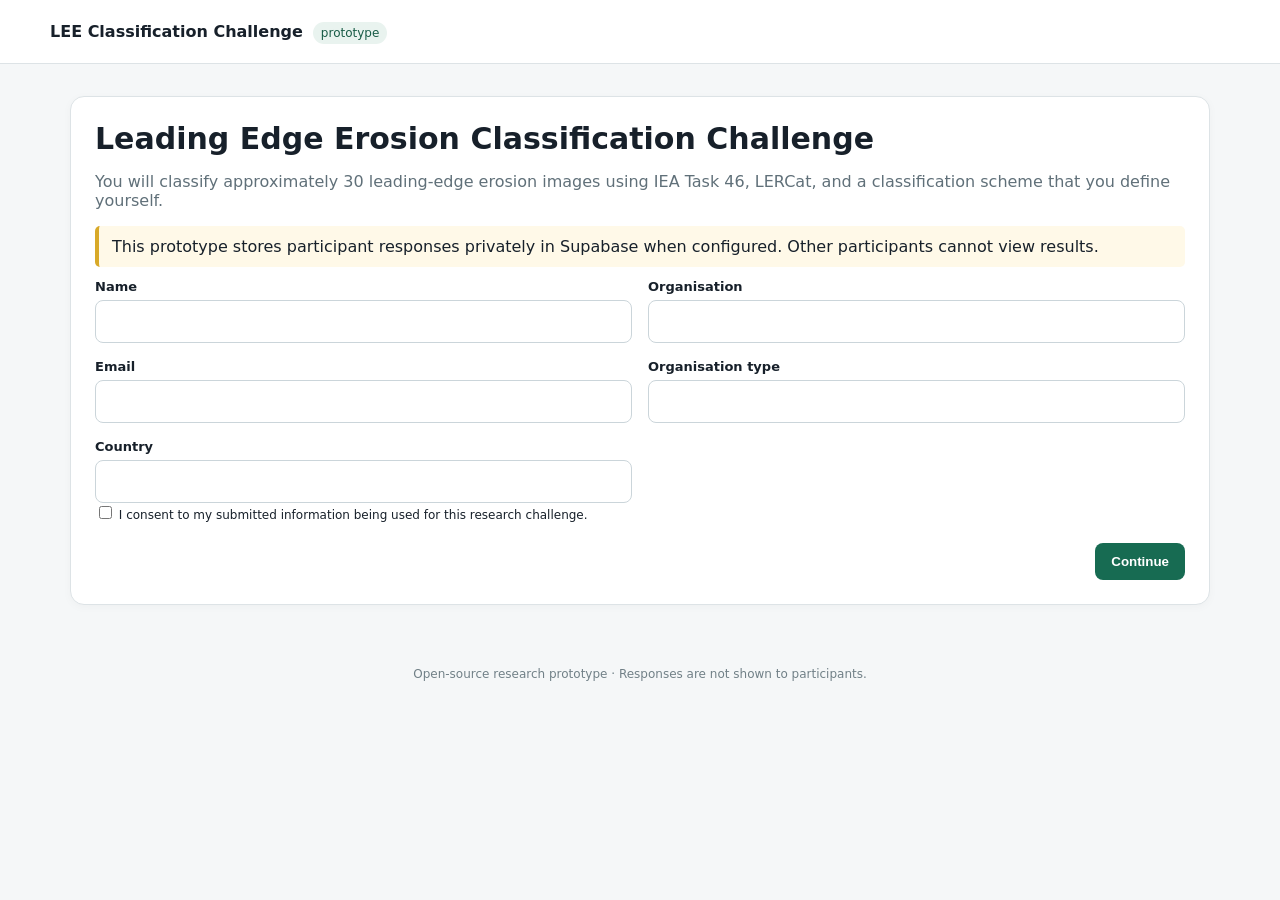
==== lee-challenge/index.html @ f24e2dbf "Add files via upload" ====
<!doctype html><html lang="en"><head><meta charset="utf-8"><meta name="viewport" content="width=device-width,initial-scale=1"><title>Leading Edge Erosion Classification Challenge</title><link rel="stylesheet" href="styles.css"></head><body>
<header><div><strong>LEE Classification Challenge</strong><span class="badge">prototype</span></div><div id="progressText"></div></header>
<main id="app"></main>
<footer>Open-source research prototype · Responses are not shown to participants.</footer>
<script src="config.js"></script><script src="data/images.js"></script><script src="app.js"></script></body></html>
---- lee-challenge/styles.css ----
:root{font-family:Inter,ui-sans-serif,system-ui,-apple-system,BlinkMacSystemFont,"Segoe UI",sans-serif;color:#17202a;background:#f5f7f8}*{box-sizing:border-box}body{margin:0}header{height:64px;background:#fff;border-bottom:1px solid #dde3e6;display:flex;align-items:center;justify-content:space-between;padding:0 max(20px,calc((100vw - 1180px)/2));position:sticky;top:0;z-index:5}.badge{font-size:12px;margin-left:10px;background:#e9f3ef;padding:4px 8px;border-radius:20px;color:#185b46}main{max-width:1180px;margin:32px auto;padding:0 20px}.card{background:#fff;border:1px solid #dde3e6;border-radius:14px;padding:24px;box-shadow:0 2px 10px #00000008;margin-bottom:20px}h1{font-size:30px;margin:0 0 12px}h2{font-size:21px;margin:0 0 16px}h3{font-size:16px;margin:20px 0 10px}.muted{color:#607079}.grid{display:grid;grid-template-columns:repeat(2,minmax(0,1fr));gap:16px}.field label{display:block;font-weight:600;font-size:13px;margin-bottom:6px}.field input,.field select,.field textarea{width:100%;padding:11px;border:1px solid #cbd5da;border-radius:8px;font:inherit;background:white}.field textarea{min-height:72px}.actions{display:flex;gap:10px;justify-content:flex-end;margin-top:20px}.btn{border:0;border-radius:8px;padding:11px 16px;font-weight:700;cursor:pointer;background:#e9eef1;color:#263238}.btn.primary{background:#176b52;color:white}.btn.danger{background:#fceaea;color:#8d2424}.btn:disabled{opacity:.45;cursor:not-allowed}.criterion{border:1px solid #e1e6e9;border-radius:10px;padding:16px;margin:12px 0}.levels{display:grid;grid-template-columns:repeat(auto-fit,minmax(130px,1fr));gap:8px}.choice{border:1px solid #ccd5da;border-radius:9px;padding:10px;cursor:pointer;min-height:72px;background:#fff}.choice input{margin-right:6px}.choice.selected{border:2px solid #176b52;background:#f0f8f5}.assessment{display:grid;grid-template-columns:minmax(340px,1.05fr) minmax(420px,.95fr);gap:22px}.imagebox{background:#111;border-radius:12px;overflow:hidden;min-height:520px;position:sticky;top:88px;height:calc(100vh - 120px);max-height:760px}.imagebox img{width:100%;height:100%;object-fit:cover;display:block}.tabs{display:flex;gap:6px;margin-bottom:12px;flex-wrap:wrap}.tab{padding:9px 11px;border-radius:8px;border:1px solid #d4dde1;background:white;cursor:pointer}.tab.active{background:#176b52;color:white;border-color:#176b52}.note{padding:11px 13px;border-left:4px solid #d8a928;background:#fff9e8;border-radius:5px;margin:12px 0}.progressbar{height:7px;background:#e6ecef;border-radius:10px;overflow:hidden;margin-bottom:18px}.progressbar div{height:100%;background:#176b52}.scheme-row{border:1px solid #dce4e7;border-radius:10px;padding:14px;margin:12px 0}.level-row{display:grid;grid-template-columns:160px 1fr auto;gap:8px;margin:8px 0}.small{font-size:12px}.complete{font-size:48px;text-align:center}.error{color:#9b2c2c}.success{color:#176b52}footer{text-align:center;padding:30px;color:#718087;font-size:12px}@media(max-width:850px){.assessment{grid-template-columns:1fr}.imagebox{position:relative;top:auto;height:50vh;min-height:320px}.grid{grid-template-columns:1fr}.level-row{grid-template-columns:1fr}.levels{grid-template-columns:1fr 1fr}}
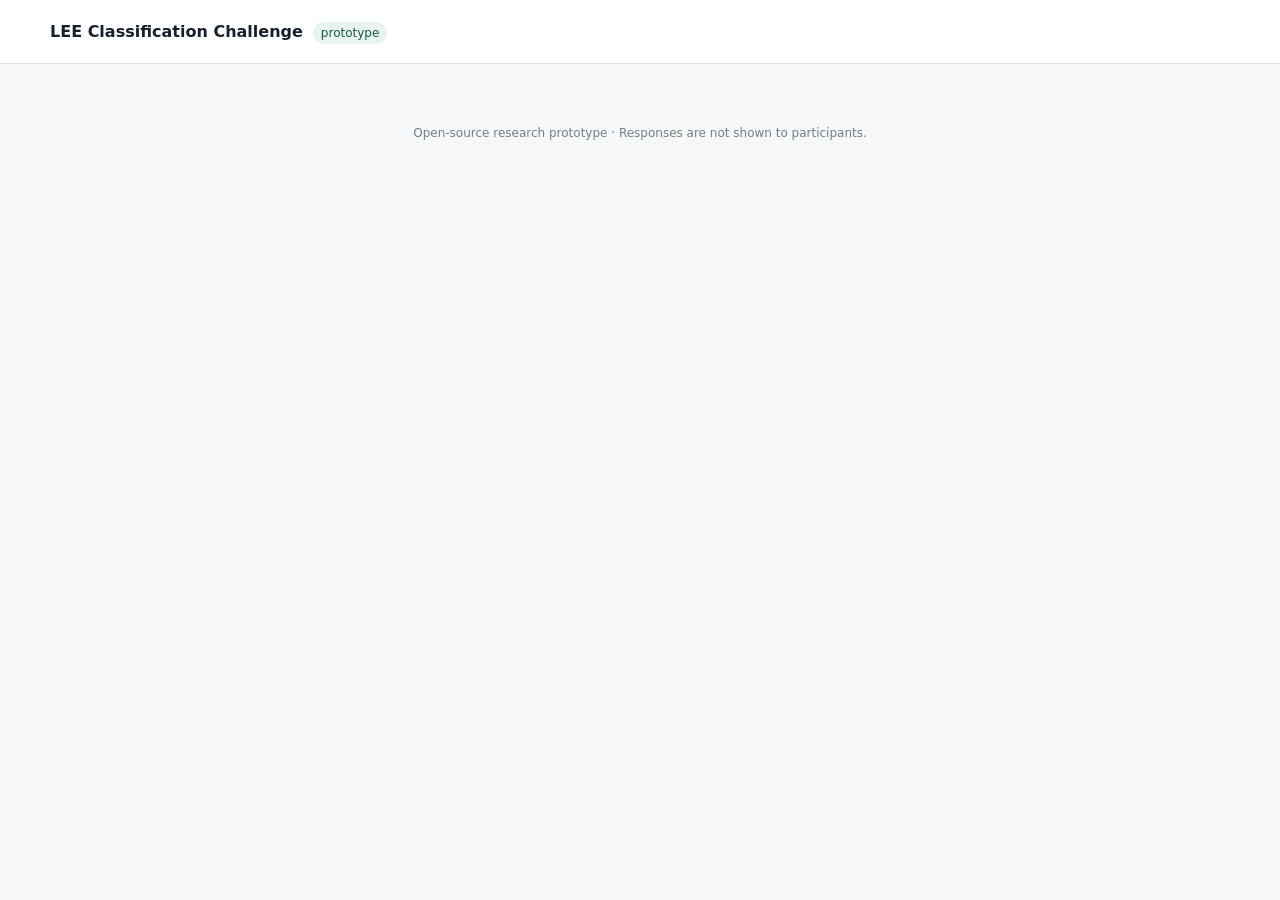
==== commit 9cb04fbc: "Use participant-defined classification schemes only" ====
--- a/lee-challenge/index.html
+++ b/lee-challenge/index.html
@@ -2,4 +2,4 @@
 <header><div><strong>LEE Classification Challenge</strong><span class="badge">prototype</span></div><div id="progressText"></div></header>
 <main id="app"></main>
 <footer>Open-source research prototype · Responses are not shown to participants.</footer>
-<script src="config.js"></script><script src="data/images.js"></script><script src="app.js"></script></body></html>
+<script src="config.js"></script><script src="data/images.js"></script><script src="app-own.js"></script></body></html>
